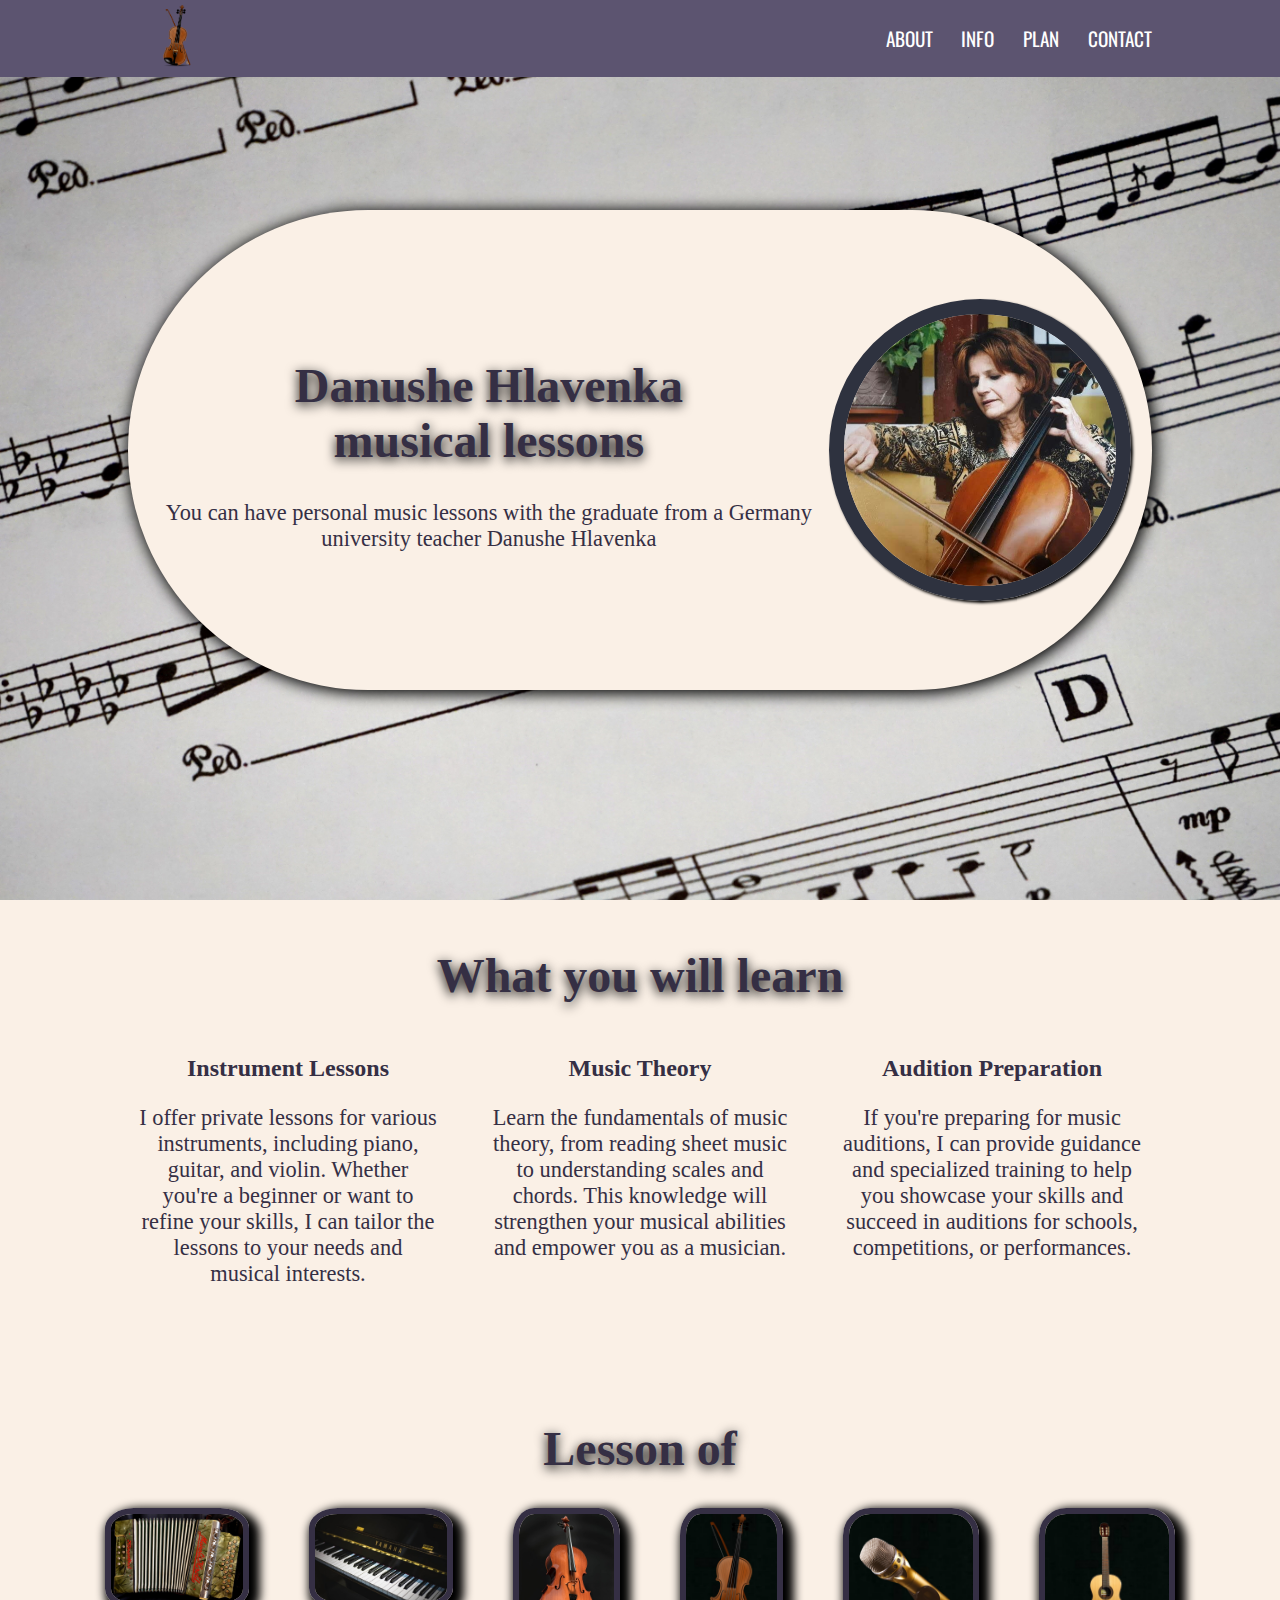
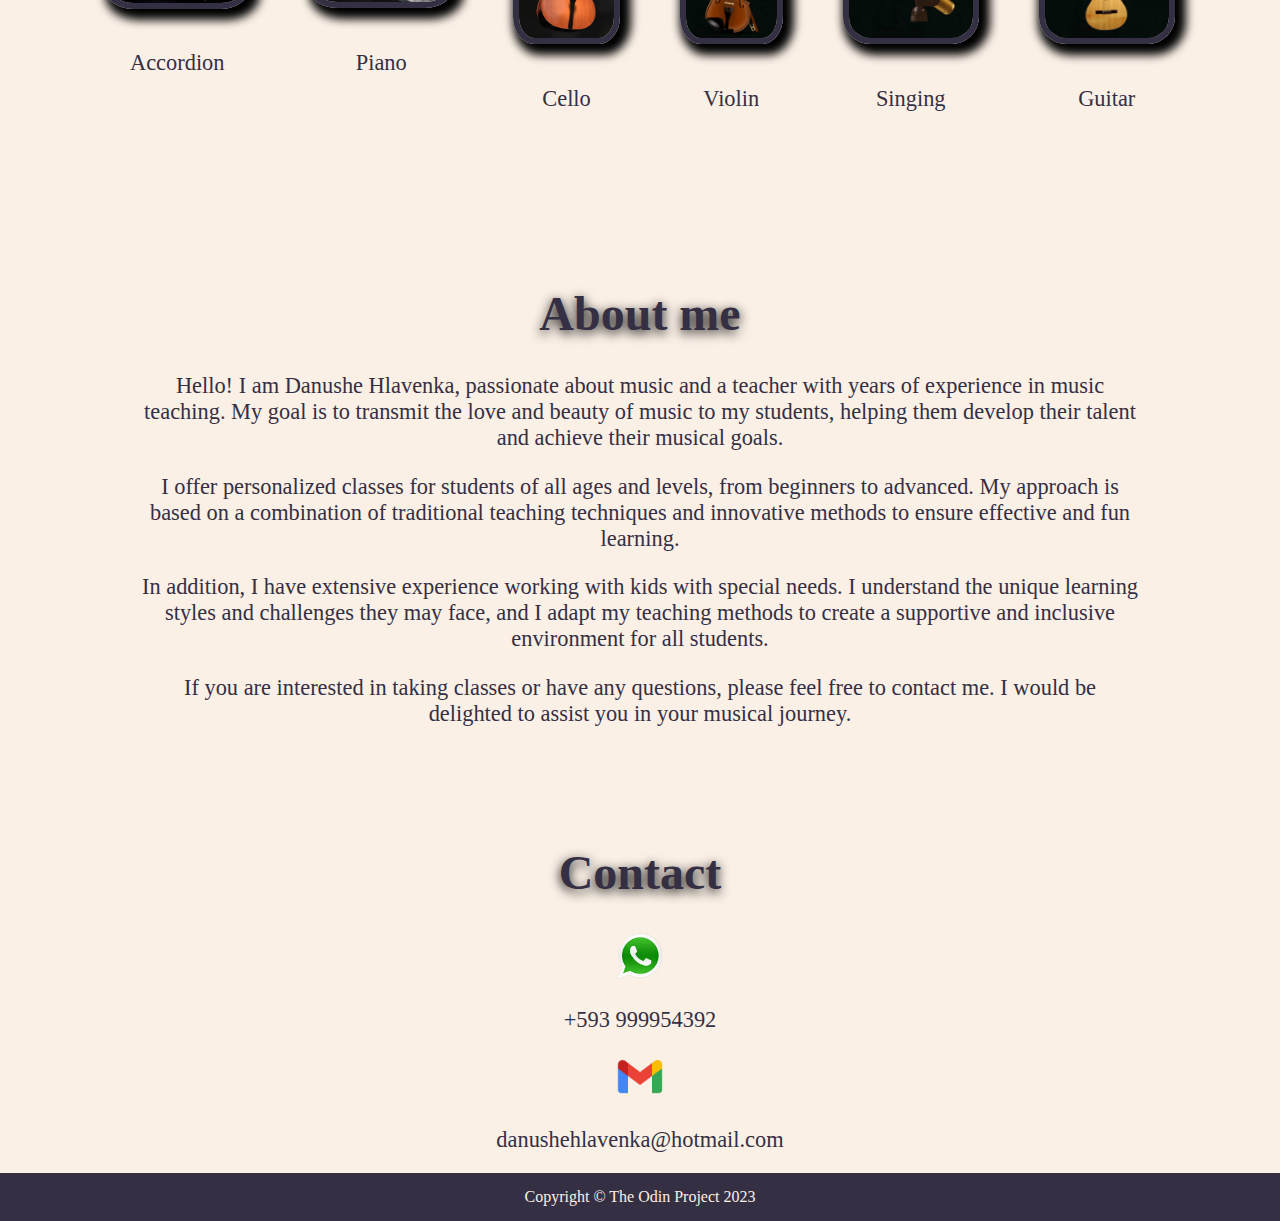
==== index.html @ 1a784f22 "deleted / on js and added ../ on bg img" ====
<!DOCTYPE html>
<html lang="en">
	<head>
		<meta charset="utf-8" />
		<meta http-equiv="X-UA-Compatible" content="IE+=edge" />
		<meta name="viewport" content="width=device-width, initial-scale=1.0" />
		<title>Danushe Hlavenka</title>
		<link rel="stylesheet" href="css/style-final.css" />
		<style>
			@import url("https://fonts.googleapis.com/css2?family=Montserrat&family=Oswald:wght@700&family=Playfair+Display:wght@900&family=Roboto:wght@300;400&display=swap");
		</style>
	</head>
	<body>
		<header class="top">
			<div class="container">
				<button class="nav-toggle" aria-label="open navigation">
					<span class="hamburger"></span>
				</button>
				<a href="#about"> <img class="logo" src="img/violin.png" alt="violin logo" /></a>
				<nav class="nav">
					<ul class="nav-items">
						<li class="nav-links">
							<a class="nav-text" href="#gallery">About</a>
						</li>
						<li class="nav-links"><a class="nav-text" href="#info">Info</a></li>
						<li class="nav-links">
							<a class="nav-text" href="#clue-container">Plan</a>
						</li>
						<li class="nav-links">
							<a class="nav-text" href="#contact">Contact</a>
						</li>
					</ul>
				</nav>
			</div>
		</header>
		<section id="about">
			<div class="container row">
				<div class="text-box">
					<h1>
						Danushe Hlavenka<br />
						musical lessons
					</h1>
					<p>You can have personal music lessons with the graduate from a Germany university teacher Danushe Hlavenka</p>
				</div>
				<div class="placeholder">
					<img src="img/danushe.jpg" alt="Danushe" />
				</div>
			</div>
		</section>

		<section id="clue-container">
			<h1>What you will learn</h1>
			<div class="clue-info">
				<div class="clue-holder">
					<h2>Instrument Lessons</h2>
					<p>I offer private lessons for various instruments, including piano, guitar, and violin. Whether you're a beginner or want to refine your skills, I can tailor the lessons to your needs and musical interests.</p>
				</div>
				<div class="clue-holder">
					<h2>Music Theory</h2>
					<p>Learn the fundamentals of music theory, from reading sheet music to understanding scales and chords. This knowledge will strengthen your musical abilities and empower you as a musician.</p>
				</div>
				<div class="clue-holder">
					<h2>Audition Preparation</h2>
					<p>If you're preparing for music auditions, I can provide guidance and specialized training to help you showcase your skills and succeed in auditions for schools, competitions, or performances.</p>
				</div>
			</div>
		</section>

		<section id="gallery">
			<h1>Lesson of</h1>
			<div class="gallery-images">
				<div class="image-text">
					<img class="image-icon" src="img/accordion.jpg" alt="accordion" />
					<p>Accordion</p>
				</div>
				<div class="image-text">
					<img class="image-icon" src="img/piano1.jpg" alt="piano" />
					<p>Piano</p>
				</div>
				<div class="image-text">
					<img class="image-icon" src="img/cello.jpg" alt="cello" />
					<p>Cello</p>
				</div>
				<div class="image-text">
					<img class="image-icon" src="img/violin.jpg" alt="violin" />
					<p>Violin</p>
				</div>
				<div class="image-text">
					<img class="image-icon" src="img/sing.jpg" alt="sing" />
					<p>Singing</p>
				</div>
				<div class="image-text">
					<img class="image-icon" src="img/guitar.jpg" alt="guitar" />
					<p>Guitar</p>
				</div>
			</div>
		</section>

		<main id="info">
			<h1>About me</h1>
			<p>Hello! I am Danushe Hlavenka, passionate about music and a teacher with years of experience in music teaching. My goal is to transmit the love and beauty of music to my students, helping them develop their talent and achieve their musical goals.</p>
			<p>I offer personalized classes for students of all ages and levels, from beginners to advanced. My approach is based on a combination of traditional teaching techniques and innovative methods to ensure effective and fun learning.</p>
			<p>In addition, I have extensive experience working with kids with special needs. I understand the unique learning styles and challenges they may face, and I adapt my teaching methods to create a supportive and inclusive environment for all students.</p>
			<p>If you are interested in taking classes or have any questions, please feel free to contact me. I would be delighted to assist you in your musical journey.</p>
		</main>

		<section id="contact">
			<h1>Contact</h1>
			<div class="contact-container">
				<div class="contact-text">
					<img class="contact-icon" src="img/logo-whatsapp.png" alt="logo-whatsapp" />
					<p>+593 999954392</p>
				</div>
				<div class="contact-text">
					<img class="contact-icon" src="img/gmail-icon.png" alt="gmail-icon" />
					<p>danushehlavenka@hotmail.com</p>
				</div>
			</div>
		</section>
		<footer class="footer"><p>Copyright © The Odin Project 2023</p></footer>
		<script src="Js/main7.js"></script>
	</body>
</html>
<!-- changes -->
---- css/style-final.css ----
*,
*::before,
*::after {
	box-sizing: border-box;
}
:root {
	--family-oswald: "Oswald", sans-serif;
	--family-montserrat: "Montserrat", sans-serif;

	--color-dark: #352f44;
	--color-dark-light: #5c5470;
	--color-gray: #b9b4c7;
	--color-white: #faf0e6;

	--font-18px: 1.125rem;
	--font-21px: 1.3125rem;
	--font-24px: 1.5rem;
	--font-30px: 1.875rem;
	--font-36px: 2.25rem;
	--font-90px: 5.625rem;
}

body {
	margin: 0;
	padding: 0;
	background: #faf0e6;
}
img {
	max-width: 100%;
}
.container {
	margin: 0 auto;
	width: 80%;
	position: relative;
}
h1 {
	color: #352f44;
	font-size: 2.4rem;
	font-family: "Brush Script MT", cursive;
	text-shadow: 0rem 0.2rem 0.7rem rgb(0, 0, 0);
}
p {
	color: var(--color-dark);
	font-size: 1.2rem;
	font-family: "Montserrat", sans-serif;
	font-family: Georgia, serif;
}
.nav-toggle {
	cursor: pointer;
	border: 0;
	width: 3em;
	height: 3em;
	padding: 0;
	border-radius: 50%;
	background: #072a2d;
	color: white;
	transition: opacity 250ms ease;
	position: absolute;
	left: 0;
	margin-top: 1em;
}

.nav-toggle:focus,
.nav-toggle:hover {
	opacity: 0.75;
}
.hamburger {
	width: 50%;
	position: relative;
}

.hamburger,
.hamburger::before,
.hamburger::after {
	display: block;
	margin: 0 auto;
	height: 3px;
	background: white;
}

.hamburger::before,
.hamburger::after {
	content: "";
	width: 100%;
}

.hamburger::before {
	transform: translateY(-6px);
}

.hamburger::after {
	transform: translateY(3px);
}
header {
	background: #2e323f;
	text-align: center;
	padding: 0.3em 0;
}
.nav {
	visibility: hidden;
	height: 0;
	position: absolute;
	width: 100%;
}
.nav--visible {
	visibility: visible;
	height: auto;
	position: relative;
}
.logo {
	margin-left: 2em;
	max-width: 2em;
	transition: all 2s;
}

li,
a {
	list-style: none;
	text-decoration: none;
	color: #ffffff;
	transition: color 0.3s ease-in-out, box-shadow 0.3s ease-in-out;
	box-shadow: inset 0 0 0 0 #f8f8f8ca;
}

.nav-items {
	margin-top: 2em;
	text-transform: uppercase;
	font-family: "Oswald", sans-serif;
	font-size: 1.2em;
}

.nav-links {
	padding: 0 0 2em;
}
a:hover {
	box-shadow: inset 9.375rem 0 0 0 var(--color-white);
	color: var(--color-dark);
}
.top {
	background: rgb(92, 84, 112);
}

#about {
	background: #b9b4c7;
	color: #072a2d;
	height: 100vh;
	display: flex;
	justify-content: center;
	align-items: center;
	background-size: cover;
	background-image: url(../img/background.jpg);
}
#about .container {
	display: flex;
	justify-content: center;
	align-items: center;
	flex-direction: column;
	padding: 1.3em;
	border: 0.188 solid rgb(255, 255, 255);
	border-radius: 100rem;
	text-align: center;
	box-shadow: 0.125rem 0.125rem 0.938rem 0.125rem black;
	background: #faf0e6;
}
.placeholder {
	border: 0.938em solid #2e323f;
	border-radius: 50%;
	box-shadow: 0.125em 0.125em 0.188em black;
}
.placeholder img {
	max-height: 17rem;
	border-radius: 100%;
	display: flex;
}

#clue-container {
	max-width: 100%;
	background-size: cover;
	color: var(--color-dark-light);
	text-align: center;
	padding: 1em;
}

#clue-container h2 {
	color: var(--color-dark);
}
#clue-container h1 {
	color: var(--color-dark);
}
#contact {
	width: 100%;
	text-align: center;
}
#contact p {
	margin-bottom: 1.25rem;
}
.contact-container {
	gap: 1.875rem;
}
.contact-icon {
	max-width: 3em;
	max-height: 3em;
}

#gallery {
	max-width: 100%;
	text-align: center;
	background: #faf0e6;
}
.image-text img {
	border-radius: 20%;
	box-shadow: 0.313rem 0.313rem 0.625rem 0.313rem rgb(0, 0, 0);
	max-width: 9em;
	max-height: 8.5em;
	margin-bottom: 0.938rem;
}
.image-icon {
	border: 0.4em solid var(--color-dark);
}
#gallery p {
	font-size: 1.4rem;
	font-weight: 500;
	color: var(--color-dark);
}

#info {
	text-align: center;
	margin: 0.5em;
	margin-bottom: 3em;
	padding: 3em;
}

.footer {
	height: 3em;
	display: flex;
	align-items: center;
	justify-content: center;
	background-color: var(--color-dark);
	color: var(--color-white);
}
.footer p {
	font-size: 1rem;
	color: var(--color-white);
}
@media (min-width: 500px) {
	h1 {
		font-size: 2.6rem;
	}
	#clue-container {
		padding: 1em 2em;
		max-height: 80vh;
	}
	#gallery {
		display: flex;
		text-align: center;
		flex-direction: column;
		padding: 4em;
	}
	.gallery-images {
		gap: 3.75rem;
		display: flex;
		justify-content: center;
		flex-flow: row wrap;
		align-content: center;
	}
}
@media (min-width: 800px) {
	p {
		font-size: 1.3rem;
	}
	.nav-toggle {
		display: none;
	}
	.nav {
		visibility: visible;
		display: flex;
		height: auto;
		align-items: center;
		position: relative;
		flex-direction: row;
		justify-content: flex-end;
	}
	.nav-items {
		display: flex;
		margin: 0;
	}
	.nav-links {
		padding: 0 0 0 1.5em;
	}
	.container {
		display: flex;
		justify-content: space-between;
	}
	header {
		width: 100%;
		position: fixed;
		z-index: 300;
	}
}
@media (min-width: 1000px) {
	p {
		font-size: 1.4rem;
	}
	h1 {
		font-size: 3rem;
	}
	#about .container {
		flex-direction: row;
		height: 30rem;
	}
	.placeholder img {
		max-width: 18.75rem;
	}
	.text-box {
		max-width: 700px;
	}
	#clue-container {
		display: flex;
		flex-direction: column;
		justify-content: center;
		align-items: center;
	}
	.clue-info {
		display: flex;
		justify-content: center;
		gap: 3.25rem;
	}
	.clue-holder {
		max-width: 300px;
	}

	#info p {
		margin: 0 auto;
		max-width: 1000px;
		margin-bottom: 1em;
	}
}
/* <!-- changes --> */
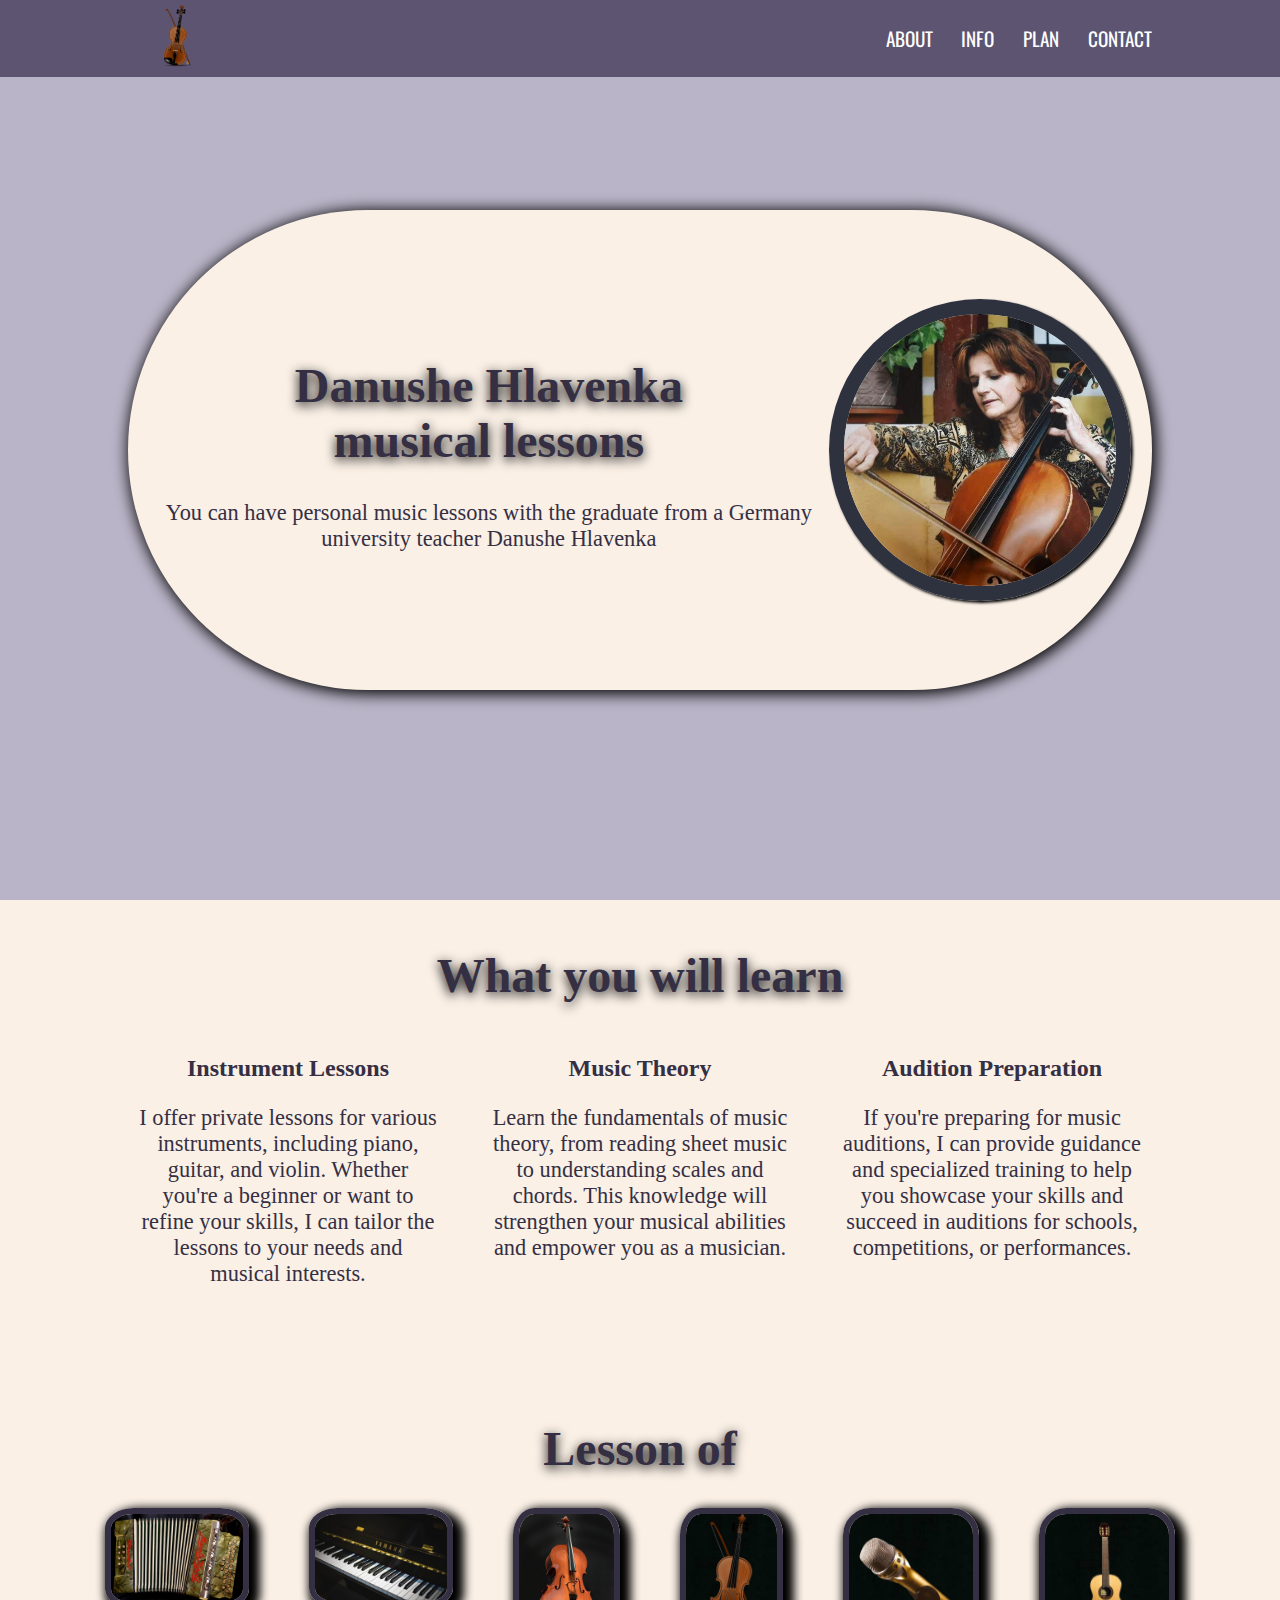
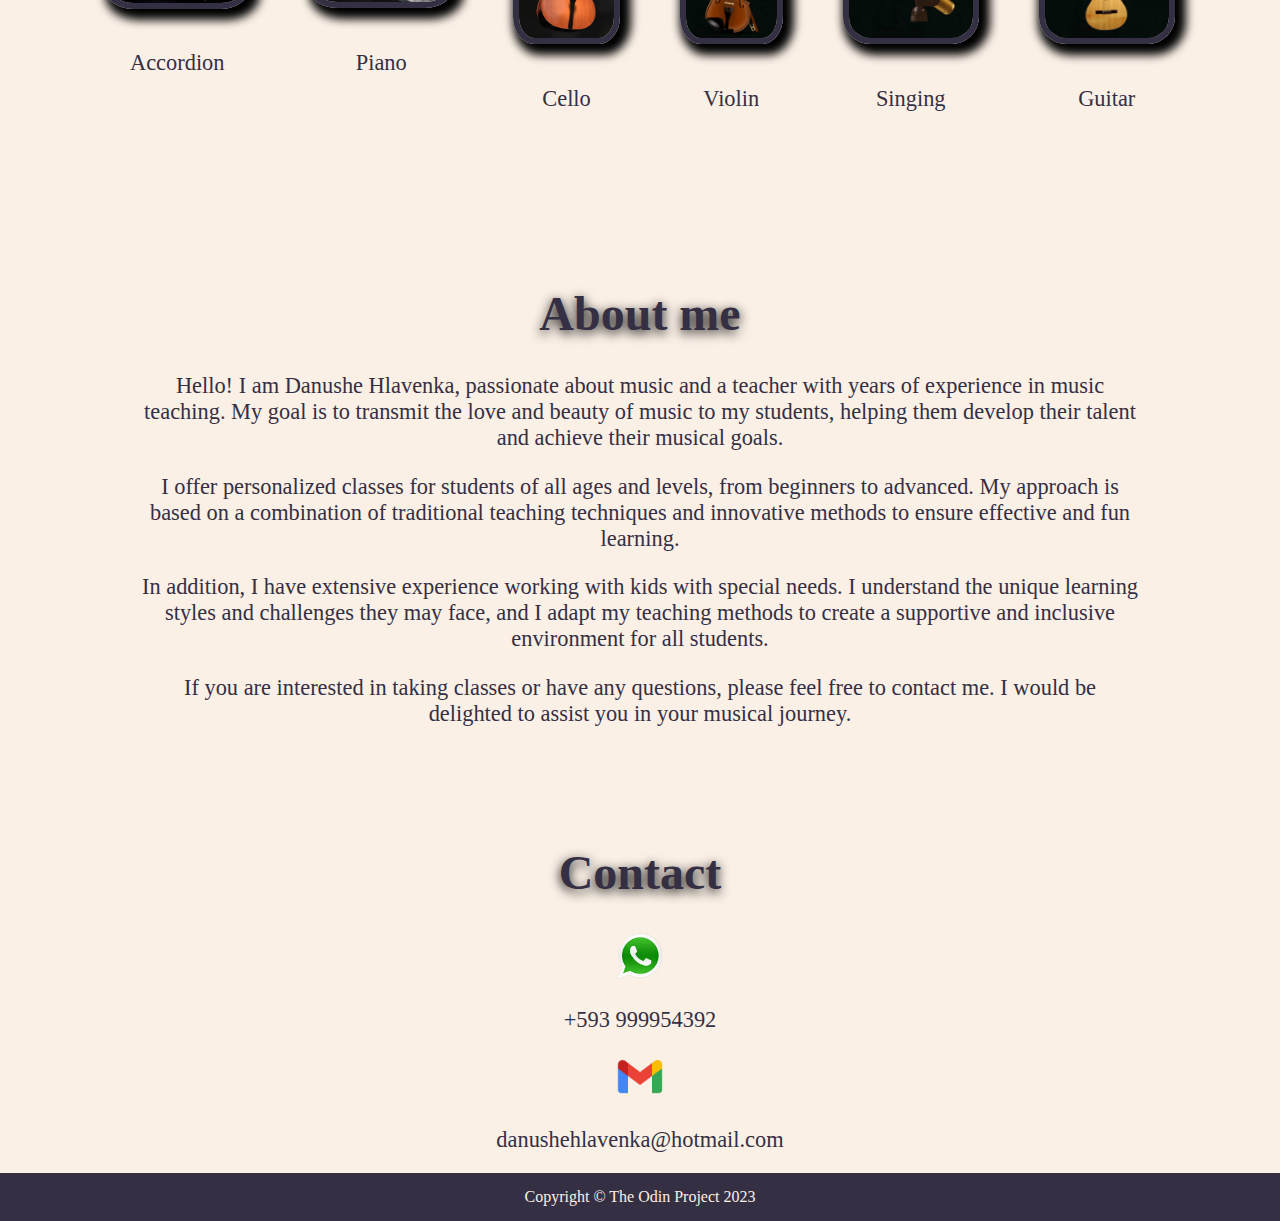
==== commit efc2176d: "changing colors" ====
--- a/index.html
+++ b/index.html
@@ -121,4 +121,3 @@
 		<script src="Js/main7.js"></script>
 	</body>
 </html>
-<!-- changes -->
--- a/css/style-final.css
+++ b/css/style-final.css
@@ -23,7 +23,7 @@
 body {
 	margin: 0;
 	padding: 0;
-	background: #faf0e6;
+	background: var(--color-white);
 }
 img {
 	max-width: 100%;
@@ -34,7 +34,7 @@
 	position: relative;
 }
 h1 {
-	color: #352f44;
+	color: var(--color-dark);
 	font-size: 2.4rem;
 	font-family: "Brush Script MT", cursive;
 	text-shadow: 0rem 0.2rem 0.7rem rgb(0, 0, 0);
@@ -92,7 +92,7 @@
 	transform: translateY(3px);
 }
 header {
-	background: #2e323f;
+	background: var(--color-dark-light);
 	text-align: center;
 	padding: 0.3em 0;
 }
@@ -137,18 +137,18 @@
 	color: var(--color-dark);
 }
 .top {
-	background: rgb(92, 84, 112);
+	background: var(--color-dark-light);
 }
 
 #about {
-	background: #b9b4c7;
-	color: #072a2d;
+	background: var(--color-gray);
+	color: var(--color-dark);
 	height: 100vh;
 	display: flex;
 	justify-content: center;
 	align-items: center;
 	background-size: cover;
-	background-image: url(../img/background.jpg);
+	background-image: url(.img/background.jpg);
 }
 #about .container {
 	display: flex;
@@ -160,7 +160,7 @@
 	border-radius: 100rem;
 	text-align: center;
 	box-shadow: 0.125rem 0.125rem 0.938rem 0.125rem black;
-	background: #faf0e6;
+	background: var(--color-white);
 }
 .placeholder {
 	border: 0.938em solid #2e323f;
@@ -205,7 +205,7 @@
 #gallery {
 	max-width: 100%;
 	text-align: center;
-	background: #faf0e6;
+	background: var(--color-white);
 }
 .image-text img {
 	border-radius: 20%;
@@ -335,4 +335,3 @@
 		margin-bottom: 1em;
 	}
 }
-/* <!-- changes --> */
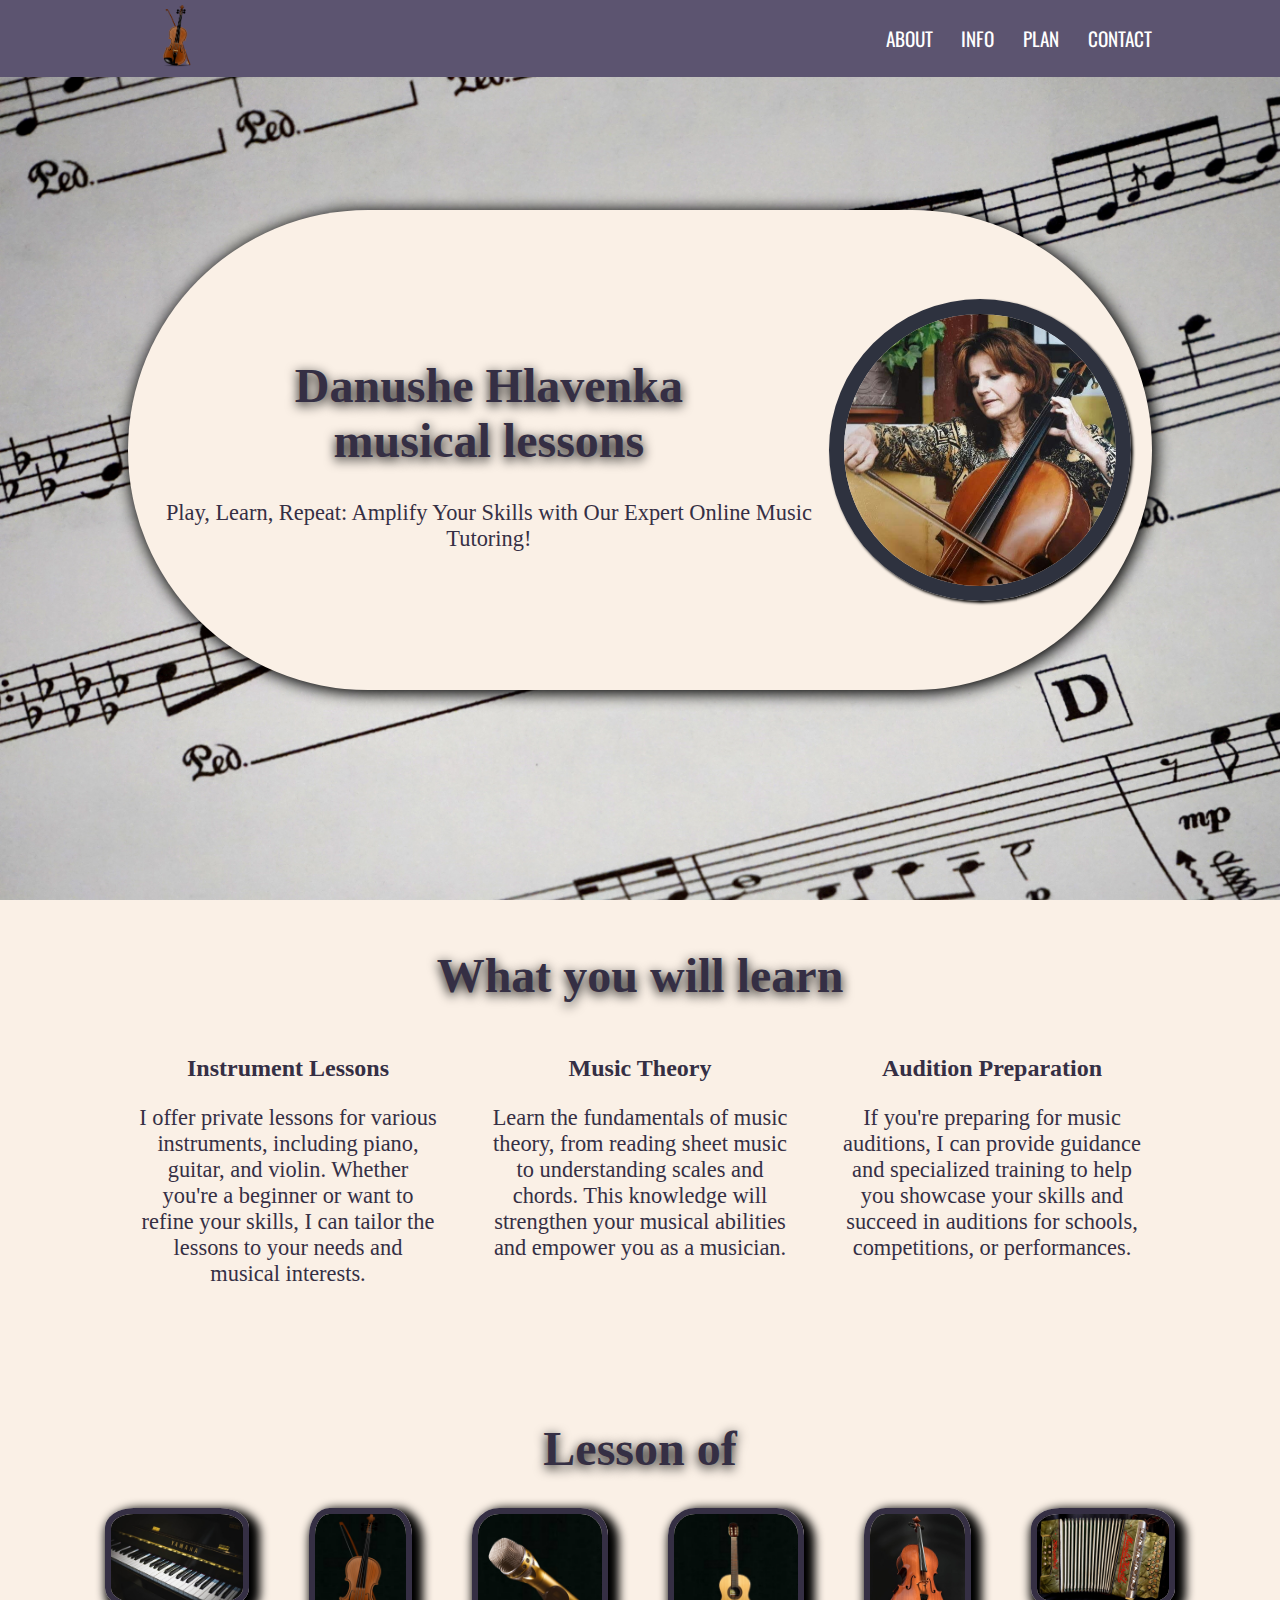
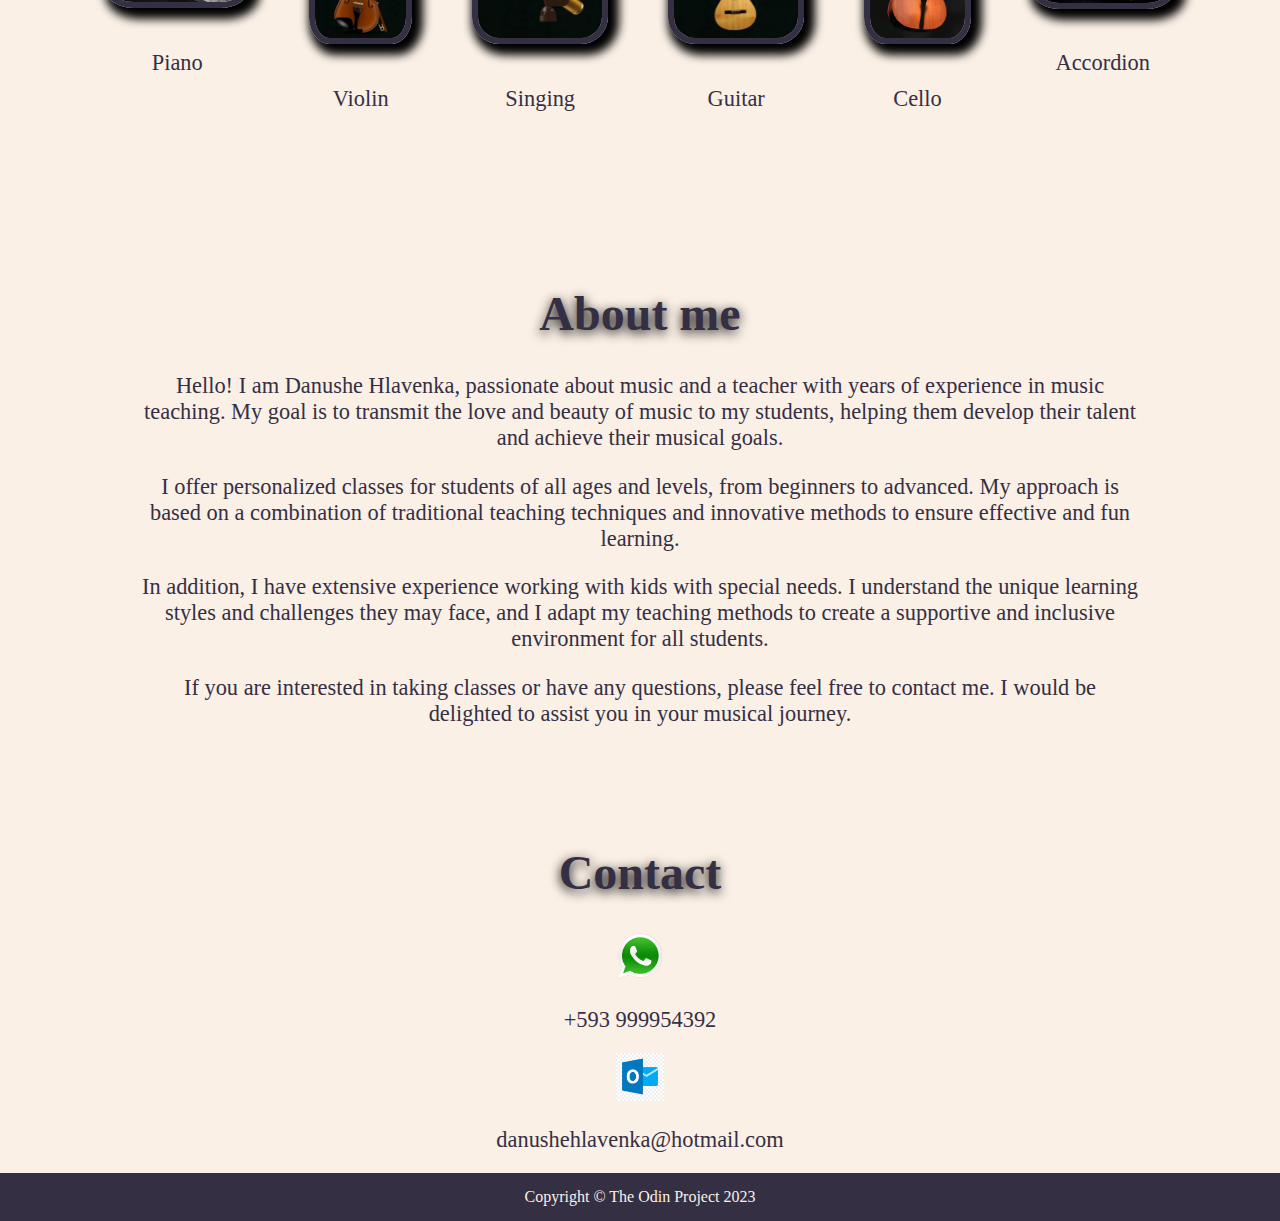
==== commit b4c318ea: "sub final changes" ====
--- a/index.html
+++ b/index.html
@@ -2,10 +2,9 @@
 <html lang="en">
 	<head>
 		<meta charset="utf-8" />
-		<meta http-equiv="X-UA-Compatible" content="IE+=edge" />
 		<meta name="viewport" content="width=device-width, initial-scale=1.0" />
 		<title>Danushe Hlavenka</title>
-		<link rel="stylesheet" href="css/style-final.css" />
+		<link rel="stylesheet" href="css/style.css" />
 		<style>
 			@import url("https://fonts.googleapis.com/css2?family=Montserrat&family=Oswald:wght@700&family=Playfair+Display:wght@900&family=Roboto:wght@300;400&display=swap");
 		</style>
@@ -40,7 +39,7 @@
 						Danushe Hlavenka<br />
 						musical lessons
 					</h1>
-					<p>You can have personal music lessons with the graduate from a Germany university teacher Danushe Hlavenka</p>
+					<p>Play, Learn, Repeat: Amplify Your Skills with Our Expert Online Music Tutoring!</p>
 				</div>
 				<div class="placeholder">
 					<img src="img/danushe.jpg" alt="Danushe" />
@@ -70,16 +69,8 @@
 			<h1>Lesson of</h1>
 			<div class="gallery-images">
 				<div class="image-text">
-					<img class="image-icon" src="img/accordion.jpg" alt="accordion" />
-					<p>Accordion</p>
-				</div>
-				<div class="image-text">
 					<img class="image-icon" src="img/piano1.jpg" alt="piano" />
 					<p>Piano</p>
-				</div>
-				<div class="image-text">
-					<img class="image-icon" src="img/cello.jpg" alt="cello" />
-					<p>Cello</p>
 				</div>
 				<div class="image-text">
 					<img class="image-icon" src="img/violin.jpg" alt="violin" />
@@ -89,9 +80,18 @@
 					<img class="image-icon" src="img/sing.jpg" alt="sing" />
 					<p>Singing</p>
 				</div>
+
 				<div class="image-text">
 					<img class="image-icon" src="img/guitar.jpg" alt="guitar" />
 					<p>Guitar</p>
+				</div>
+				<div class="image-text">
+					<img class="image-icon" src="img/cello.jpg" alt="cello" />
+					<p>Cello</p>
+				</div>
+				<div class="image-text">
+					<img class="image-icon" src="img/accordion.jpg" alt="accordion" />
+					<p>Accordion</p>
 				</div>
 			</div>
 		</section>
@@ -112,12 +112,12 @@
 					<p>+593 999954392</p>
 				</div>
 				<div class="contact-text">
-					<img class="contact-icon" src="img/gmail-icon.png" alt="gmail-icon" />
+					<img class="contact-icon" src="img/hotmail-icon.png" alt="mail-icon" />
 					<p>danushehlavenka@hotmail.com</p>
 				</div>
 			</div>
 		</section>
-		<footer class="footer"><p>Copyright © The Odin Project 2023</p></footer>
+		<footer class="footer"><p>Copyright &#169; The Odin Project 2023</p></footer>
 		<script src="Js/main7.js"></script>
 	</body>
 </html>
--- a/css/style.css
+++ b/css/style.css
@@ -0,0 +1,337 @@
+*,
+*::before,
+*::after {
+	box-sizing: border-box;
+}
+:root {
+	--family-oswald: "Oswald", sans-serif;
+	--family-montserrat: "Montserrat", sans-serif;
+
+	--color-dark: #352f44;
+	--color-dark-light: #5c5470;
+	--color-gray: #b9b4c7;
+	--color-white: #faf0e6;
+
+	--font-18px: 1.125rem;
+	--font-21px: 1.3125rem;
+	--font-24px: 1.5rem;
+	--font-30px: 1.875rem;
+	--font-36px: 2.25rem;
+	--font-90px: 5.625rem;
+}
+
+body {
+	margin: 0;
+	padding: 0;
+	background: var(--color-white);
+}
+img {
+	max-width: 100%;
+}
+.container {
+	margin: 0 auto;
+	width: 80%;
+	position: relative;
+}
+h1 {
+	color: var(--color-dark);
+	font-size: 2.4rem;
+	font-family: "Brush Script MT", cursive;
+	text-shadow: 0rem 0.2rem 0.7rem rgb(0, 0, 0);
+}
+p {
+	color: var(--color-dark);
+	font-size: 1.2rem;
+	font-family: "Montserrat", sans-serif;
+	font-family: Georgia, serif;
+}
+.nav-toggle {
+	cursor: pointer;
+	border: 0;
+	width: 3em;
+	height: 3em;
+	padding: 0;
+	border-radius: 50%;
+	background: #072a2d;
+	color: white;
+	transition: opacity 250ms ease;
+	position: absolute;
+	left: 0;
+	margin-top: 1em;
+}
+
+.nav-toggle:focus,
+.nav-toggle:hover {
+	opacity: 0.75;
+}
+.hamburger {
+	width: 50%;
+	position: relative;
+}
+
+.hamburger,
+.hamburger::before,
+.hamburger::after {
+	display: block;
+	margin: 0 auto;
+	height: 3px;
+	background: white;
+}
+
+.hamburger::before,
+.hamburger::after {
+	content: "";
+	width: 100%;
+}
+
+.hamburger::before {
+	transform: translateY(-6px);
+}
+
+.hamburger::after {
+	transform: translateY(3px);
+}
+header {
+	background: var(--color-dark-light);
+	text-align: center;
+	padding: 0.3em 0;
+}
+.nav {
+	visibility: hidden;
+	height: 0;
+	position: absolute;
+	width: 100%;
+}
+.nav--visible {
+	visibility: visible;
+	height: auto;
+	position: relative;
+}
+.logo {
+	margin-left: 2em;
+	max-width: 2em;
+	transition: all 2s;
+}
+
+li,
+a {
+	list-style: none;
+	text-decoration: none;
+	color: #ffffff;
+	transition: color 0.3s ease-in-out, box-shadow 0.3s ease-in-out;
+	box-shadow: inset 0 0 0 0 #f8f8f8ca;
+}
+
+.nav-items {
+	margin-top: 2em;
+	text-transform: uppercase;
+	font-family: "Oswald", sans-serif;
+	font-size: 1.2em;
+}
+
+.nav-links {
+	padding: 0 0 2em;
+}
+a:hover {
+	box-shadow: inset 9.375rem 0 0 0 var(--color-white);
+	color: var(--color-dark);
+}
+.top {
+	background: var(--color-dark-light);
+}
+
+#about {
+	background: var(--color-gray);
+	color: var(--color-dark);
+	height: 100vh;
+	display: flex;
+	justify-content: center;
+	align-items: center;
+	background-size: cover;
+	background-image: url("../img/background.jpg");
+}
+#about .container {
+	display: flex;
+	justify-content: center;
+	align-items: center;
+	flex-direction: column;
+	padding: 1.3em;
+	border-radius: 100rem;
+	text-align: center;
+	box-shadow: 0.125rem 0.125rem 0.938rem 0.125rem black;
+	background: var(--color-white);
+}
+.placeholder {
+	border: 0.938em solid #2e323f;
+	border-radius: 50%;
+	box-shadow: 0.125em 0.125em 0.188em black;
+}
+.placeholder img {
+	max-height: 17rem;
+	border-radius: 100%;
+	display: flex;
+}
+
+#clue-container {
+	max-width: 100%;
+	background-size: cover;
+	color: var(--color-dark-light);
+	text-align: center;
+	padding: 1em;
+}
+
+#clue-container h2 {
+	color: var(--color-dark);
+}
+#clue-container h1 {
+	color: var(--color-dark);
+}
+#contact {
+	width: 100%;
+	text-align: center;
+}
+#contact p {
+	margin-bottom: 1.25rem;
+}
+.contact-container {
+	gap: 1.875rem;
+}
+.contact-icon {
+	max-width: 3em;
+	max-height: 3em;
+}
+
+#gallery {
+	max-width: 100%;
+	text-align: center;
+	background: var(--color-white);
+}
+.image-text img {
+	border-radius: 20%;
+	box-shadow: 0.313rem 0.313rem 0.625rem 0.313rem rgb(0, 0, 0);
+	max-width: 9em;
+	max-height: 8.5em;
+	margin-bottom: 0.938rem;
+}
+.image-icon {
+	border: 0.4em solid var(--color-dark);
+}
+#gallery p {
+	font-size: 1.4rem;
+	font-weight: 500;
+	color: var(--color-dark);
+}
+
+#info {
+	text-align: center;
+	margin: 0.5em;
+	margin-bottom: 3em;
+	padding: 3em;
+}
+
+.footer {
+	height: 3em;
+	display: flex;
+	align-items: center;
+	justify-content: center;
+	background-color: var(--color-dark);
+	color: var(--color-white);
+}
+.footer p {
+	font-size: 1rem;
+	color: var(--color-white);
+}
+@media (min-width: 500px) {
+	h1 {
+		font-size: 2.6rem;
+	}
+	#clue-container {
+		padding: 1em 2em;
+		max-height: 80vh;
+	}
+	#gallery {
+		display: flex;
+		text-align: center;
+		flex-direction: column;
+		padding: 4em;
+		justify-content: center;
+	}
+	.gallery-images {
+		gap: 3.75rem;
+		display: flex;
+		justify-content: center;
+		flex-flow: row wrap;
+		align-content: center;
+	}
+}
+@media (min-width: 800px) {
+	p {
+		font-size: 1.3rem;
+	}
+	.nav-toggle {
+		display: none;
+	}
+	.nav {
+		visibility: visible;
+		display: flex;
+		height: auto;
+		align-items: center;
+		position: relative;
+		flex-direction: row;
+		justify-content: flex-end;
+	}
+	.nav-items {
+		display: flex;
+		margin: 0;
+	}
+	.nav-links {
+		padding: 0 0 0 1.5em;
+	}
+	.container {
+		display: flex;
+		justify-content: space-between;
+	}
+	header {
+		width: 100%;
+		position: fixed;
+		z-index: 300;
+	}
+}
+@media (min-width: 1000px) {
+	p {
+		font-size: 1.4rem;
+	}
+	h1 {
+		font-size: 3rem;
+	}
+	#about .container {
+		flex-direction: row;
+		height: 30rem;
+	}
+	.placeholder img {
+		max-width: 18.75rem;
+	}
+	.text-box {
+		max-width: 700px;
+	}
+	#clue-container {
+		display: flex;
+		flex-direction: column;
+		justify-content: center;
+		align-items: center;
+	}
+	.clue-info {
+		display: flex;
+		justify-content: center;
+		gap: 3.25rem;
+	}
+	.clue-holder {
+		max-width: 300px;
+	}
+
+	#info p {
+		margin: 0 auto;
+		max-width: 1000px;
+		margin-bottom: 1em;
+	}
+}
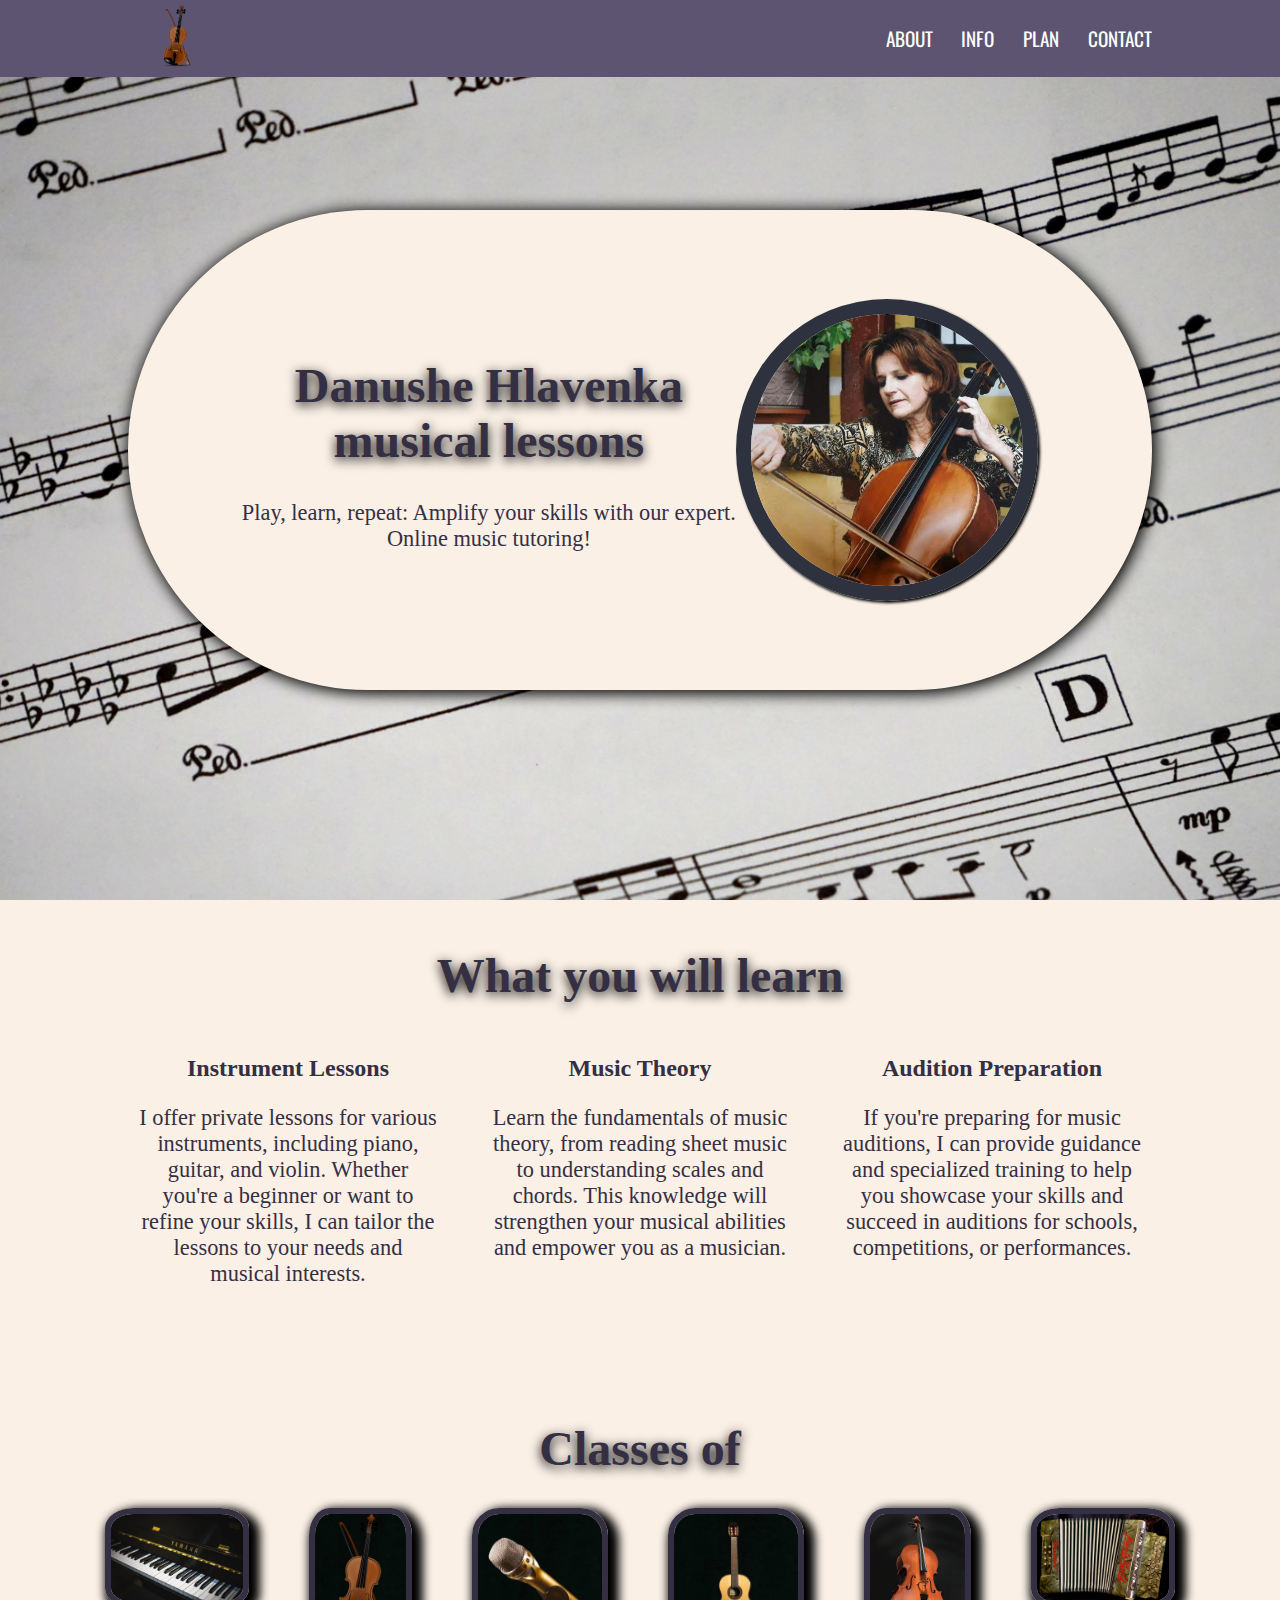
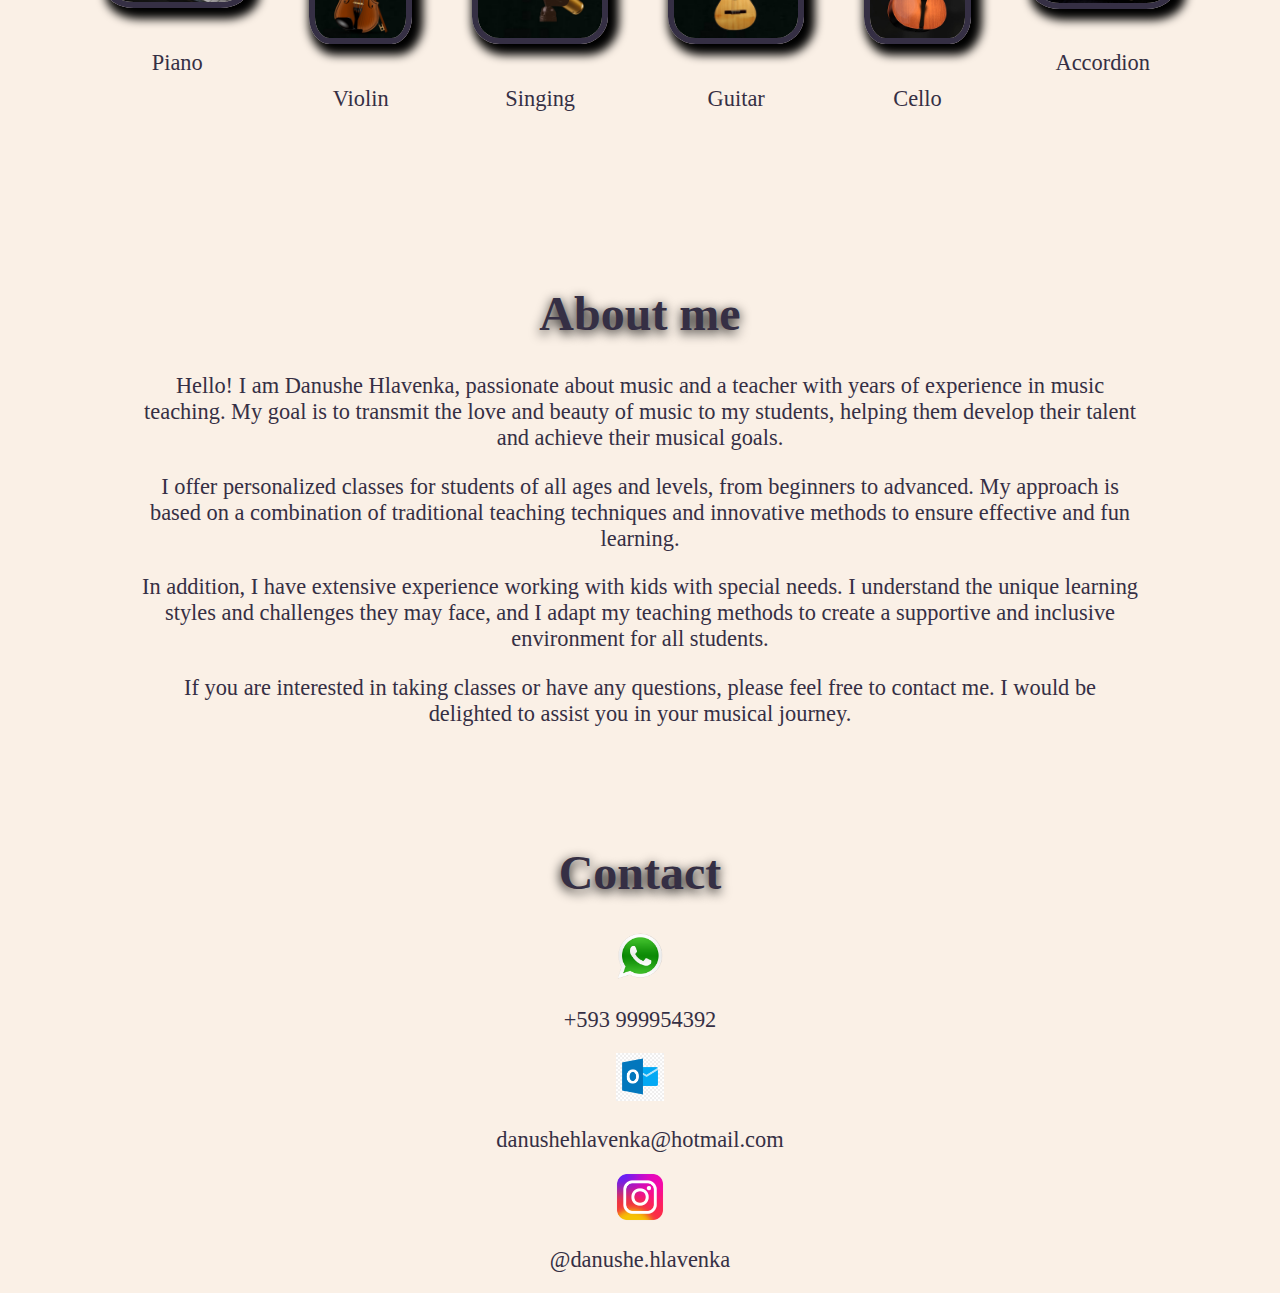
==== commit 5a5ed26a: "manu-chages" ====
--- a/index.html
+++ b/index.html
@@ -39,7 +39,10 @@
 						Danushe Hlavenka<br />
 						musical lessons
 					</h1>
-					<p>Play, Learn, Repeat: Amplify Your Skills with Our Expert Online Music Tutoring!</p>
+					<p>
+						Play, learn, repeat: Amplify your skills with our expert. <br />
+						Online music tutoring!
+					</p>
 				</div>
 				<div class="placeholder">
 					<img src="img/danushe.jpg" alt="Danushe" />
@@ -66,7 +69,7 @@
 		</section>
 
 		<section id="gallery">
-			<h1>Lesson of</h1>
+			<h1>Classes of</h1>
 			<div class="gallery-images">
 				<div class="image-text">
 					<img class="image-icon" src="img/piano1.jpg" alt="piano" />
@@ -115,9 +118,12 @@
 					<img class="contact-icon" src="img/hotmail-icon.png" alt="mail-icon" />
 					<p>danushehlavenka@hotmail.com</p>
 				</div>
+				<div class="contact-text">
+					<img class="contact-icon" src="img/ig-icon.png" alt="ig-icon" />
+					<p>@danushe.hlavenka</p>
+				</div>
 			</div>
 		</section>
-		<footer class="footer"><p>Copyright &#169; The Odin Project 2023</p></footer>
 		<script src="Js/main7.js"></script>
 	</body>
 </html>
